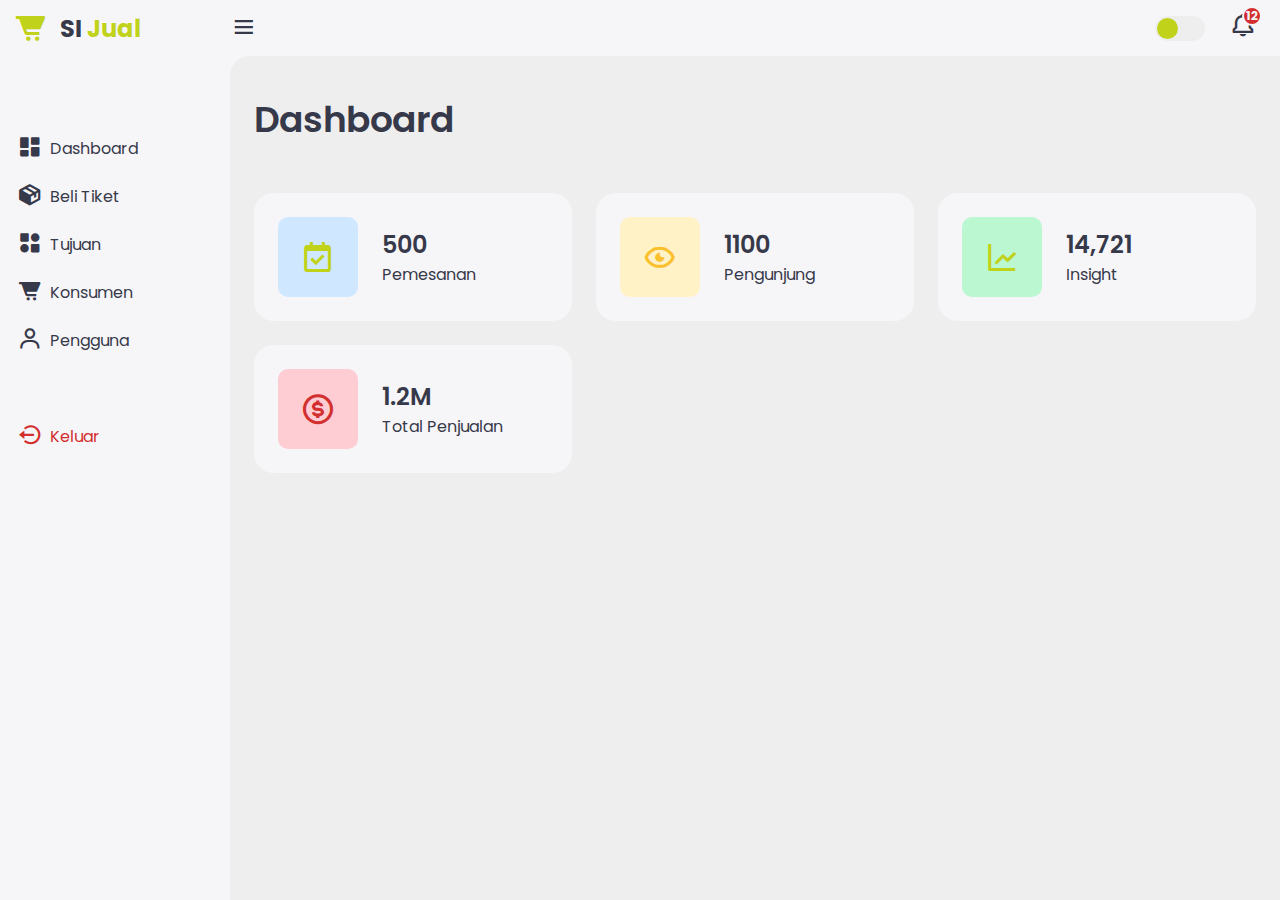
==== index.html @ 9b0b9c63 "Iqbal" ====
<!DOCTYPE html>
<html lang="id">

<head>
    <meta charset="UTF-8">
    <meta name="viewport" content="width=device-width, initial-scale=1.0">
    <meta name="description" content="Sistem Informasi Koperasi Unit Desa (KUD) menyediakan informasi tentang dashboard, tabungan, peminjaman, dan lain-lain.">
    <link href='https://unpkg.com/boxicons@2.1.4/css/boxicons.min.css' rel='stylesheet'>
    <link rel="stylesheet" href="style.css">
    <title>Sistem Informasi Travel</title>
</head>

<body>

    <!-- Sidebar -->
    <div class="sidebar">
        <a href="#" class="logo">
            <i class='bx bxs-cart-alt'></i>  
            <div class="logo-name"><span>SI </span>Jual</div>
        </a>
        <ul class="side-menu">
            <li><a href="index.html"><i class='bx bxs-dashboard'></i>Dashboard</a></li>
            <li><a href="belitiket.html"><i class='bx bxs-package'></i>Beli Tiket</a></li>
            <li><a href="tujuan.html"><i class='bx bxs-category-alt'></i>Tujuan</a></li>
            <li><a href="konsumen.html"><i class='bx bxs-cart-alt'></i>Konsumen</a></li>
            <li><a href="pengguna.html"><i class='bx bx-user'></i>Pengguna</a></li>
        </ul>
        <ul class="side-menu">
            <li>
                <a href="#" class="logout">
                    <i class='bx bx-log-out-circle'></i>
                    Keluar
                </a>
            </li>
        </ul>
    </div>
    <!-- End of Sidebar -->

    <!-- Main Content -->
    <div class="content">
        <!-- Navbar -->
        <nav>
            <i class='bx bx-menu'></i>
            <form action="#">
            </form>
            <input type="checkbox" id="theme-toggle" hidden>
            <label for="theme-toggle" class="theme-toggle"></label>
            <a href="#" class="notif">
                <i class='bx bx-bell'></i>
                <span class="count">12</span>
            </a>
        </nav>

        <!-- End of Navbar -->

        <main>
            <div class="header">
                <div class="left">
                    <h1>Dashboard</h1>
                </div>
            </div>

            <!-- Insights -->
            <ul class="insights">
                <li>
                    <i class='bx bx-calendar-check'></i>
                    <span class="info">
                        <h3>
                            500
                        </h3>
                        <p>Pemesanan</p>
                    </span>
                </li>
                <li><i class='bx bx-show-alt'></i>
                    <span class="info">
                        <h3>
                            1100
                        </h3>
                        <p>Pengunjung</p>
                    </span>
                </li>
                <li><i class='bx bx-line-chart'></i>
                    <span class="info">
                        <h3>
                            14,721
                        </h3>
                        <p>Insight</p>
                    </span>
                </li>
                <li><i class='bx bx-dollar-circle'></i>
                    <span class="info">
                        <h3>
                            1.2M
                        </h3>
                        <p>Total Penjualan</p>
                    </span>
                </li>
            </ul>
            <!-- End of Insights -->
            </div>

        </main>

    </div>

    <script src="index.js"></script>
</body>

</html>
---- style.css ----
@import url('https://fonts.googleapis.com/css2?family=Poppins:wght@300;400;500;600;700;800&display=swap');

:root {
    --light: #f6f6f9;
    --primary: #c0d219;
    --light-primary: #CFE8FF;
    --grey: #eee;
    --dark-grey: #AAAAAA;
    --dark: #363949;
    --danger: #D32F2F;
	--light-danger: #FECDD3;
    --warning: #FBC02D;
    --light-warning: #FFF2C6;
    --success: #c0d219;
    --light-success: #BBF7D0;
}

*{
    margin: 0;
    padding: 0;
    box-sizing: border-box;
    font-family: 'Poppins', sans-serif;
}

.bx{
    font-size: 1.7rem;
}

a{
    text-decoration: none;
}

li{
    list-style: none;
}

html{
    overflow-x: hidden;
}

body.dark{
    --light: #181a1e;
    --grey: #25252c;
    --dark: #fbfbfb
}

body{
    background: var(--grey);
    overflow-x: hidden;
}

.sidebar{
    position: fixed;
    top: 0;
    left: 0;
    background: var(--light);
    width: 230px;
    height: 100%;
    z-index: 2000;
    overflow-x: hidden;
    scrollbar-width: none;
    transition: all 0.3s ease;
}

.sidebar::-webkit-scrollbar{
    display: none;
}

.sidebar.close{
    width: 60px;
}

.sidebar .logo{
    font-size: 24px;
    font-weight: 700;
    height: 56px;
    display: flex;
    align-items: center;
    color: var(--primary);
    z-index: 500;
    padding-bottom: 20px;
    box-sizing: content-box;
}

.sidebar .logo .logo-name span{
    color: var(--dark);
}

.sidebar .logo .bx{
    min-width: 60px;
    display: flex;
    justify-content: center;
    font-size: 2.2rem;
}

.sidebar .side-menu{
    width: 100%;
    margin-top: 48px;
}

.sidebar .side-menu li{
    height: 48px;
    background: transparent;
    margin-left: 6px;
    border-radius: 48px 0 0 48px;
    padding: 4px;
}

.sidebar .side-menu li.active{
    background: var(--grey);
    position: relative;
}

.sidebar .side-menu li.active::before{
    content: "";
    position: absolute;
    width: 40px;
    height: 40px;
    border-radius: 50%;
    top: -40px;
    right: 0;
    box-shadow: 20px 20px 0 var(--grey);
    z-index: -1;
}

.sidebar .side-menu li.active::after{
    content: "";
    position: absolute;
    width: 40px;
    height: 40px;
    border-radius: 50%;
    bottom: -40px;
    right: 0;
    box-shadow: 20px -20px 0 var(--grey);
    z-index: -1;
}

.sidebar .side-menu li a{
    width: 100%;
    height: 100%;
    background: var(--light);
    display: flex;
    align-items: center;
    border-radius: 48px;
    font-size: 16px;
    color: var(--dark);
    white-space: nowrap;
    overflow-x: hidden;
    transition: all 0.3s ease;
}

.sidebar .side-menu li.active a{
    color: var(--success);
}

.sidebar.close .side-menu li a{
    width: calc(48px - (4px * 2));
    transition: all 0.3s ease;
}

.sidebar .side-menu li a .bx{
    min-width: calc(60px - ((4px + 6px) * 2));
    display: flex;
    font-size: 1.6rem;
    justify-content: center;
}

.sidebar .side-menu li a.logout{
    color: var(--danger);
}

.content{
    position: relative;
    width: calc(100% - 230px);
    left: 230px;
    transition: all 0.3s ease;
}

.sidebar.close~.content{
    width: calc(100% - 60px);
    left: 60px;
}

.content nav{
    height: 56px;
    background: var(--light);
    padding: 0 24px 0 0;
    display: flex;
    align-items: center;
    grid-gap: 24px;
    position: sticky;
    top: 0;
    left: 0;
    z-index: 1000;
}

.content nav::before{
    content: "";
    position: absolute;
    width: 40px;
    height: 40px;
    bottom: -40px;
    left: 0;
    border-radius: 50%;
    box-shadow: -20px -20px 0 var(--light);
}

.content nav a{
    color: var(--dark);
}

.content nav .bx.bx-menu{
    cursor: pointer;
    color: var(--dark);
}

.content nav form{
    max-width: 400px;
    width: 100%;
    margin-right: auto;
}

.content nav form .form-input{
    display: flex;
    align-items: center;
    height: 36px;
}

.content nav form .form-input input{
    flex-grow: 1;
    padding: 0 16px;
    height: 100%;
    border: none;
    background: var(--grey);
    border-radius: 36px 0 0 36px;
    outline: none;
    width: 100%;
    color: var(--dark);
}

.content nav form .form-input button{
    width: 80px;
    height: 100%;
    display: flex;
    justify-content: center;
    align-items: center;
    background: var(--primary);
    color: var(--light);
    font-size: 18px;
    border: none;
    outline: none;
    border-radius: 0 36px 36px 0;
    cursor: pointer;
}

.content nav .notif{
    font-size: 20px;
    position: relative;
}

.content nav .notif .count{
    position: absolute;
    top: -6px;
    right: -6px;
    width: 20px;
    height: 20px;
    background: var(--danger);
    border-radius: 50%;
    color: var(--light);
    border: 2px solid var(--light);
    font-weight: 700;
    font-size: 12px;
    display: flex;
    align-items: center;
    justify-content: center;
}

.content nav .profile img{
    width: 36px;
    height: 36px;
    object-fit: cover;
    border-radius: 50%;
}

.content nav .theme-toggle{
    display: block;
    min-width: 50px;
    height: 25px;
    background: var(--grey);
    cursor: pointer;
    position: relative;
    border-radius: 25px;
}

.content nav .theme-toggle::before{
    content: "";
    position: absolute;
    top: 2px;
    left: 2px;
    bottom: 2px;
    width: calc(25px - 4px);
    background: var(--primary);
    border-radius: 50%;
    transition: all 0.3s ease;
}

.content nav #theme-toggle:checked+.theme-toggle::before{
    left: calc(100% - (25px - 4px) - 2px);
}

.content main{
    width: 100%;
    padding: 36px 24px;
    max-height: calc(100vh - 56px);
}

.content main .header{
    display: flex;
    align-items: center;
    justify-content: space-between;
    grid-gap: 16px;
    flex-wrap: wrap;
}

.content main .header .left h1{
    font-size: 36px;
    font-weight: 600;
    margin-bottom: 10px;
    color: var(--dark);
}

.content main .header .left .breadcrumb{
    display: flex;
    align-items: center;
    grid-gap: 16px;
}

.content main .header .left .breadcrumb li{
    color: var(--dark);
}

.content main .header .left .breadcrumb li a{
    color: var(--dark-grey);
    pointer-events: none;
}

.content main .header .left .breadcrumb li a.active{
    color: var(--primary);
    pointer-events: none;
}

.content main .header .report{
    height: 36px;
    padding: 0 16px;
    border-radius: 36px;
    background: var(--primary);
    color: var(--light);
    display: flex;
    align-items: center;
    justify-content: center;
    grid-gap: 10px;
    font-weight: 500;
}

.content main .insights{
    display: grid;
    grid-template-columns: repeat(auto-fit, minmax(240px, 1fr));
    grid-gap: 24px;
    margin-top: 36px;
}

.content main .insights li{
    padding: 24px;
    background: var(--light);
    border-radius: 20px;
    display: flex;
    align-items: center;
    grid-gap: 24px;
    cursor: pointer;
}

.content main .insights li .bx{
    width: 80px;
    height: 80px;
    border-radius: 10px;
    font-size: 36px;
    display: flex;
    align-items: center;
    justify-content: center;
}

.content main .insights li:nth-child(1) .bx{
    background: var(--light-primary);
    color: var(--primary);
}

.content main .insights li:nth-child(2) .bx{
    background: var(--light-warning);
    color: var(--warning);
}

.content main .insights li:nth-child(3) .bx{
    background: var(--light-success);
    color: var(--success);
}

.content main .insights li:nth-child(4) .bx{
    background: var(--light-danger);
    color: var(--danger);
}

.content main .insights li .info h3{
    font-size: 24px;
    font-weight: 600;
    color: var(--dark);
}

.content main .insights li .info p{
    color: var(--dark);
}

.content main .bottom-data{
    display: flex;
    flex-wrap: wrap;
    grid-gap: 24px;
    margin-top: 24px;
    width: 100%;
    color: var(--dark);
}

.content main .bottom-data>div{
    border-radius: 20px;
    background: var(--light);
    padding: 24px;
    overflow-x: auto;
}

.content main .bottom-data .header{
    display: flex;
    align-items: center;
    grid-gap: 16px;
    margin-bottom: 24px;
}

.content main .bottom-data .header h3{
    margin-right: auto;
    font-size: 24px;
    font-weight: 600;
}

.content main .bottom-data .header .bx{
    cursor: pointer;
}

.content main .bottom-data .orders{
    flex-grow: 1;
    flex-basis: 500px;
}

.content main .bottom-data .orders table{
    width: 100%;
    border-collapse: collapse;
}

.content main .bottom-data .orders table th{
    padding-bottom: 12px;
    font-size: 13px;
    text-align: left;
    border-bottom: 1px solid var(--grey);
}

.content main .bottom-data .orders table td{
    padding: 16px 0;
}

.content main .bottom-data .orders table tr td:first-child{
    display: flex;
    align-items: center;
    grid-gap: 12px;
    padding-left: 6px;
}

.content main .bottom-data .orders table td img{
    width: 36px;
    height: 36px;
    border-radius: 50%;
    object-fit: cover;
}

.content main .bottom-data .orders table tbody tr{
    cursor: pointer;
    transition: all 0.3s ease;
}

.content main .bottom-data .orders table tbody tr:hover{
    background: var(--grey);
}

.content main .bottom-data .orders table tr td .status{
    font-size: 10px;
    padding: 6px 16px;
    color: var(--light);
    border-radius: 20px;
    font-weight: 700;
}

.content main .bottom-data .orders table tr td .status.completed{
    background: var(--success);
}

.content main .bottom-data .orders table tr td .status.process{
    background: var(--primary);
}

.content main .bottom-data .orders table tr td .status.pending{
    background: var(--warning);
}

.content main .bottom-data .reminders{
    flex-grow: 1;
    flex-basis: 300px;
}

.content main .bottom-data .reminders .task-list{
    width: 100%;
}

.content main .bottom-data .reminders .task-list li{
    width: 100%;
    margin-bottom: 16px;
    background: var(--grey);
    padding: 14px 10px;
    border-radius: 10px;
    display: flex;
    align-items: center;
    justify-content: space-between;
}

.content main .bottom-data .reminders .task-list li .task-title{
    display: flex;
    align-items: center;
}

.content main .bottom-data .reminders .task-list li .task-title p{
    margin-left: 6px;
}

.content main .bottom-data .reminders .task-list li .bx{
  cursor: pointer;  
}

.content main .bottom-data .reminders .task-list li.completed{
    border-left: 10px solid var(--success);
}

.content main .bottom-data .reminders .task-list li.not-completed{
    border-left: 10px solid var(--danger);
}

.content main .bottom-data .reminders .task-list li:last-child{
   margin-bottom: 0;
}

@media screen and (max-width: 768px) {
    .sidebar{
        width: 200px;
    }

    .content{
        width: calc(100% - 60px);
        left: 200px;
    }

}

@media screen and (max-width: 576px) {
    
    .content nav form .form-input input{
        display: none;
    }

    .content nav form .form-input button{
        width: auto;
        height: auto;
        background: transparent;
        color: var(--dark);
        border-radius: none;
    }

    .content nav form.show .form-input input{
        display: block;
        width: 100%;
    }

    .content nav form.show .form-input button{
        width: 36px;
        height: 100%;
        color: var(--light);
        background: var(--danger);
        border-radius: 0 36px 36px 0;
    }

    .content nav form.show~.notif, .content nav form.show~.profile{
        display: none;
    }

    .content main .insights {
        grid-template-columns: 1fr;
    }

    .content main .bottom-data .header{
        min-width: 340px;
    }

    .content main .bottom-data .orders table{
        min-width: 340px;
    }

    .content main .bottom-data .reminders .task-list{
        min-width: 340px;
    }

}
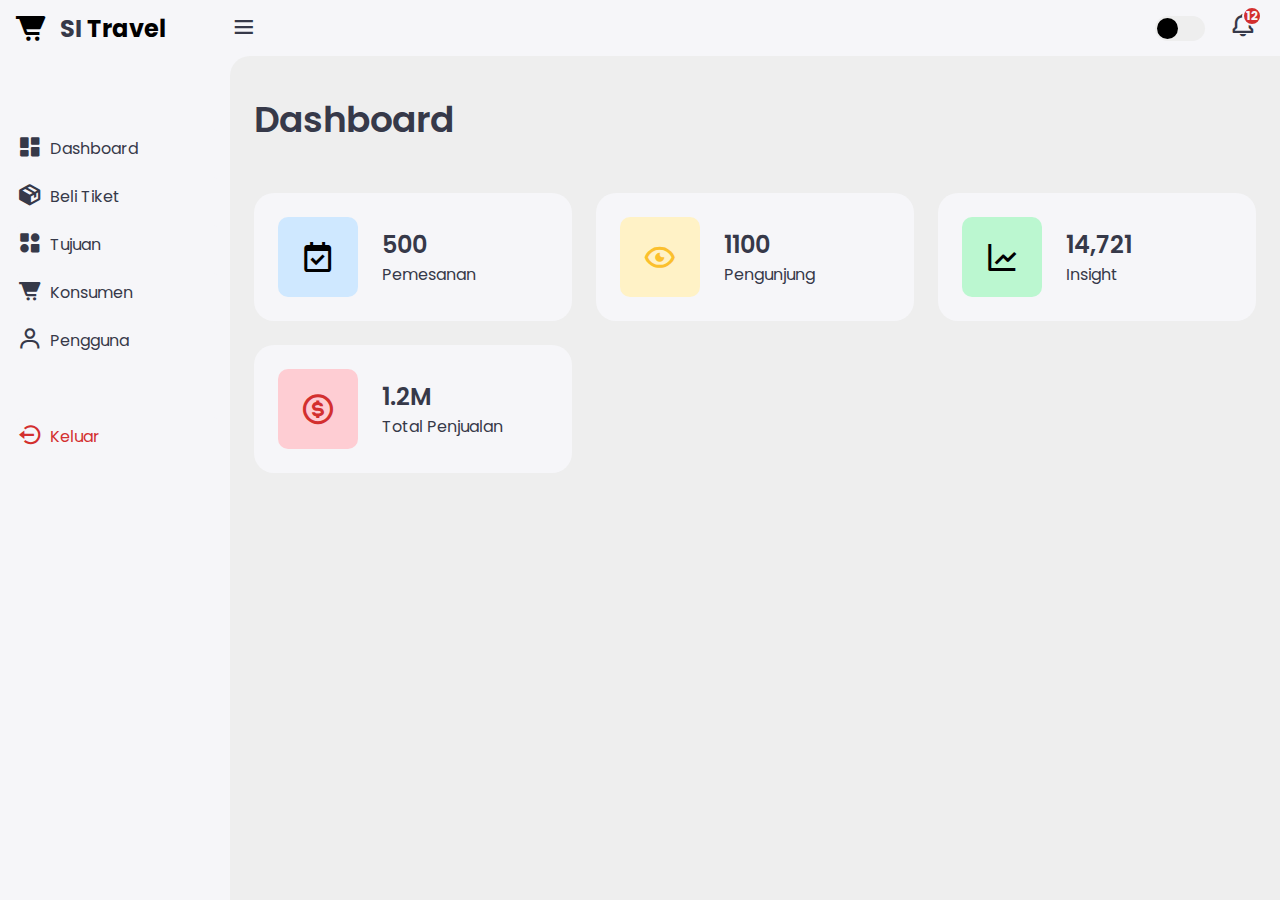
==== commit 2be38de0: "iqbal1" ====
--- a/index.html
+++ b/index.html
@@ -16,7 +16,7 @@
     <div class="sidebar">
         <a href="#" class="logo">
             <i class='bx bxs-cart-alt'></i>  
-            <div class="logo-name"><span>SI </span>Jual</div>
+            <div class="logo-name"><span>SI </span>Travel</div>
         </a>
         <ul class="side-menu">
             <li><a href="index.html"><i class='bx bxs-dashboard'></i>Dashboard</a></li>
--- a/style.css
+++ b/style.css
@@ -1,623 +1,621 @@
-@import url('https://fonts.googleapis.com/css2?family=Poppins:wght@300;400;500;600;700;800&display=swap');
+@import url("https://fonts.googleapis.com/css2?family=Poppins:wght@300;400;500;600;700;800&display=swap");
 
 :root {
-    --light: #f6f6f9;
-    --primary: #c0d219;
-    --light-primary: #CFE8FF;
-    --grey: #eee;
-    --dark-grey: #AAAAAA;
-    --dark: #363949;
-    --danger: #D32F2F;
-	--light-danger: #FECDD3;
-    --warning: #FBC02D;
-    --light-warning: #FFF2C6;
-    --success: #c0d219;
-    --light-success: #BBF7D0;
-}
-
-*{
-    margin: 0;
-    padding: 0;
-    box-sizing: border-box;
-    font-family: 'Poppins', sans-serif;
-}
-
-.bx{
-    font-size: 1.7rem;
-}
-
-a{
-    text-decoration: none;
-}
-
-li{
-    list-style: none;
-}
-
-html{
-    overflow-x: hidden;
-}
-
-body.dark{
-    --light: #181a1e;
-    --grey: #25252c;
-    --dark: #fbfbfb
-}
-
-body{
-    background: var(--grey);
-    overflow-x: hidden;
-}
-
-.sidebar{
-    position: fixed;
-    top: 0;
-    left: 0;
-    background: var(--light);
-    width: 230px;
+  --light: #f6f6f9;
+  --primary: #000000;
+  --light-primary: #cfe8ff;
+  --grey: #eee;
+  --dark-grey: #aaaaaa;
+  --dark: #363949;
+  --danger: #d32f2f;
+  --light-danger: #fecdd3;
+  --warning: #fbc02d;
+  --light-warning: #fff2c6;
+  --success: #000000;
+  --light-success: #bbf7d0;
+}
+
+* {
+  margin: 0;
+  padding: 0;
+  box-sizing: border-box;
+  font-family: "Poppins", sans-serif;
+}
+
+.bx {
+  font-size: 1.7rem;
+}
+
+a {
+  text-decoration: none;
+}
+
+li {
+  list-style: none;
+}
+
+html {
+  overflow-x: hidden;
+}
+
+body.dark {
+  --light: #181a1e;
+  --grey: #25252c;
+  --dark: #fbfbfb;
+}
+
+body {
+  background: var(--grey);
+  overflow-x: hidden;
+}
+
+.sidebar {
+  position: fixed;
+  top: 0;
+  left: 0;
+  background: var(--light);
+  width: 230px;
+  height: 100%;
+  z-index: 2000;
+  overflow-x: hidden;
+  scrollbar-width: none;
+  transition: all 0.3s ease;
+}
+
+.sidebar::-webkit-scrollbar {
+  display: none;
+}
+
+.sidebar.close {
+  width: 60px;
+}
+
+.sidebar .logo {
+  font-size: 24px;
+  font-weight: 700;
+  height: 56px;
+  display: flex;
+  align-items: center;
+  color: var(--primary);
+  z-index: 500;
+  padding-bottom: 20px;
+  box-sizing: content-box;
+}
+
+.sidebar .logo .logo-name span {
+  color: var(--dark);
+}
+
+.sidebar .logo .bx {
+  min-width: 60px;
+  display: flex;
+  justify-content: center;
+  font-size: 2.2rem;
+}
+
+.sidebar .side-menu {
+  width: 100%;
+  margin-top: 48px;
+}
+
+.sidebar .side-menu li {
+  height: 48px;
+  background: transparent;
+  margin-left: 6px;
+  border-radius: 48px 0 0 48px;
+  padding: 4px;
+}
+
+.sidebar .side-menu li.active {
+  background: var(--grey);
+  position: relative;
+}
+
+.sidebar .side-menu li.active::before {
+  content: "";
+  position: absolute;
+  width: 40px;
+  height: 40px;
+  border-radius: 50%;
+  top: -40px;
+  right: 0;
+  box-shadow: 20px 20px 0 var(--grey);
+  z-index: -1;
+}
+
+.sidebar .side-menu li.active::after {
+  content: "";
+  position: absolute;
+  width: 40px;
+  height: 40px;
+  border-radius: 50%;
+  bottom: -40px;
+  right: 0;
+  box-shadow: 20px -20px 0 var(--grey);
+  z-index: -1;
+}
+
+.sidebar .side-menu li a {
+  width: 100%;
+  height: 100%;
+  background: var(--light);
+  display: flex;
+  align-items: center;
+  border-radius: 48px;
+  font-size: 16px;
+  color: var(--dark);
+  white-space: nowrap;
+  overflow-x: hidden;
+  transition: all 0.3s ease;
+}
+
+.sidebar .side-menu li.active a {
+  color: var(--success);
+}
+
+.sidebar.close .side-menu li a {
+  width: calc(48px - (4px * 2));
+  transition: all 0.3s ease;
+}
+
+.sidebar .side-menu li a .bx {
+  min-width: calc(60px - ((4px + 6px) * 2));
+  display: flex;
+  font-size: 1.6rem;
+  justify-content: center;
+}
+
+.sidebar .side-menu li a.logout {
+  color: var(--danger);
+}
+
+.content {
+  position: relative;
+  width: calc(100% - 230px);
+  left: 230px;
+  transition: all 0.3s ease;
+}
+
+.sidebar.close ~ .content {
+  width: calc(100% - 60px);
+  left: 60px;
+}
+
+.content nav {
+  height: 56px;
+  background: var(--light);
+  padding: 0 24px 0 0;
+  display: flex;
+  align-items: center;
+  grid-gap: 24px;
+  position: sticky;
+  top: 0;
+  left: 0;
+  z-index: 1000;
+}
+
+.content nav::before {
+  content: "";
+  position: absolute;
+  width: 40px;
+  height: 40px;
+  bottom: -40px;
+  left: 0;
+  border-radius: 50%;
+  box-shadow: -20px -20px 0 var(--light);
+}
+
+.content nav a {
+  color: var(--dark);
+}
+
+.content nav .bx.bx-menu {
+  cursor: pointer;
+  color: var(--dark);
+}
+
+.content nav form {
+  max-width: 400px;
+  width: 100%;
+  margin-right: auto;
+}
+
+.content nav form .form-input {
+  display: flex;
+  align-items: center;
+  height: 36px;
+}
+
+.content nav form .form-input input {
+  flex-grow: 1;
+  padding: 0 16px;
+  height: 100%;
+  border: none;
+  background: var(--grey);
+  border-radius: 36px 0 0 36px;
+  outline: none;
+  width: 100%;
+  color: var(--dark);
+}
+
+.content nav form .form-input button {
+  width: 80px;
+  height: 100%;
+  display: flex;
+  justify-content: center;
+  align-items: center;
+  background: var(--primary);
+  color: var(--light);
+  font-size: 18px;
+  border: none;
+  outline: none;
+  border-radius: 0 36px 36px 0;
+  cursor: pointer;
+}
+
+.content nav .notif {
+  font-size: 20px;
+  position: relative;
+}
+
+.content nav .notif .count {
+  position: absolute;
+  top: -6px;
+  right: -6px;
+  width: 20px;
+  height: 20px;
+  background: var(--danger);
+  border-radius: 50%;
+  color: var(--light);
+  border: 2px solid var(--light);
+  font-weight: 700;
+  font-size: 12px;
+  display: flex;
+  align-items: center;
+  justify-content: center;
+}
+
+.content nav .profile img {
+  width: 36px;
+  height: 36px;
+  object-fit: cover;
+  border-radius: 50%;
+}
+
+.content nav .theme-toggle {
+  display: block;
+  min-width: 50px;
+  height: 25px;
+  background: var(--grey);
+  cursor: pointer;
+  position: relative;
+  border-radius: 25px;
+}
+
+.content nav .theme-toggle::before {
+  content: "";
+  position: absolute;
+  top: 2px;
+  left: 2px;
+  bottom: 2px;
+  width: calc(25px - 4px);
+  background: var(--primary);
+  border-radius: 50%;
+  transition: all 0.3s ease;
+}
+
+.content nav #theme-toggle:checked + .theme-toggle::before {
+  left: calc(100% - (25px - 4px) - 2px);
+}
+
+.content main {
+  width: 100%;
+  padding: 36px 24px;
+  max-height: calc(100vh - 56px);
+}
+
+.content main .header {
+  display: flex;
+  align-items: center;
+  justify-content: space-between;
+  grid-gap: 16px;
+  flex-wrap: wrap;
+}
+
+.content main .header .left h1 {
+  font-size: 36px;
+  font-weight: 600;
+  margin-bottom: 10px;
+  color: var(--dark);
+}
+
+.content main .header .left .breadcrumb {
+  display: flex;
+  align-items: center;
+  grid-gap: 16px;
+}
+
+.content main .header .left .breadcrumb li {
+  color: var(--dark);
+}
+
+.content main .header .left .breadcrumb li a {
+  color: var(--dark-grey);
+  pointer-events: none;
+}
+
+.content main .header .left .breadcrumb li a.active {
+  color: var(--primary);
+  pointer-events: none;
+}
+
+.content main .header .report {
+  height: 36px;
+  padding: 0 16px;
+  border-radius: 36px;
+  background: var(--primary);
+  color: var(--light);
+  display: flex;
+  align-items: center;
+  justify-content: center;
+  grid-gap: 10px;
+  font-weight: 500;
+}
+
+.content main .insights {
+  display: grid;
+  grid-template-columns: repeat(auto-fit, minmax(240px, 1fr));
+  grid-gap: 24px;
+  margin-top: 36px;
+}
+
+.content main .insights li {
+  padding: 24px;
+  background: var(--light);
+  border-radius: 20px;
+  display: flex;
+  align-items: center;
+  grid-gap: 24px;
+  cursor: pointer;
+}
+
+.content main .insights li .bx {
+  width: 80px;
+  height: 80px;
+  border-radius: 10px;
+  font-size: 36px;
+  display: flex;
+  align-items: center;
+  justify-content: center;
+}
+
+.content main .insights li:nth-child(1) .bx {
+  background: var(--light-primary);
+  color: var(--primary);
+}
+
+.content main .insights li:nth-child(2) .bx {
+  background: var(--light-warning);
+  color: var(--warning);
+}
+
+.content main .insights li:nth-child(3) .bx {
+  background: var(--light-success);
+  color: var(--success);
+}
+
+.content main .insights li:nth-child(4) .bx {
+  background: var(--light-danger);
+  color: var(--danger);
+}
+
+.content main .insights li .info h3 {
+  font-size: 24px;
+  font-weight: 600;
+  color: var(--dark);
+}
+
+.content main .insights li .info p {
+  color: var(--dark);
+}
+
+.content main .bottom-data {
+  display: flex;
+  flex-wrap: wrap;
+  grid-gap: 24px;
+  margin-top: 24px;
+  width: 100%;
+  color: var(--dark);
+}
+
+.content main .bottom-data > div {
+  border-radius: 20px;
+  background: var(--light);
+  padding: 24px;
+  overflow-x: auto;
+}
+
+.content main .bottom-data .header {
+  display: flex;
+  align-items: center;
+  grid-gap: 16px;
+  margin-bottom: 24px;
+}
+
+.content main .bottom-data .header h3 {
+  margin-right: auto;
+  font-size: 24px;
+  font-weight: 600;
+}
+
+.content main .bottom-data .header .bx {
+  cursor: pointer;
+}
+
+.content main .bottom-data .orders {
+  flex-grow: 1;
+  flex-basis: 500px;
+}
+
+.content main .bottom-data .orders table {
+  width: 100%;
+  border-collapse: collapse;
+}
+
+.content main .bottom-data .orders table th {
+  padding-bottom: 12px;
+  font-size: 13px;
+  text-align: left;
+  border-bottom: 1px solid var(--grey);
+}
+
+.content main .bottom-data .orders table td {
+  padding: 16px 0;
+}
+
+.content main .bottom-data .orders table tr td:first-child {
+  display: flex;
+  align-items: center;
+  grid-gap: 12px;
+  padding-left: 6px;
+}
+
+.content main .bottom-data .orders table td img {
+  width: 36px;
+  height: 36px;
+  border-radius: 50%;
+  object-fit: cover;
+}
+
+.content main .bottom-data .orders table tbody tr {
+  cursor: pointer;
+  transition: all 0.3s ease;
+}
+
+.content main .bottom-data .orders table tbody tr:hover {
+  background: var(--grey);
+}
+
+.content main .bottom-data .orders table tr td .status {
+  font-size: 10px;
+  padding: 6px 16px;
+  color: var(--light);
+  border-radius: 20px;
+  font-weight: 700;
+}
+
+.content main .bottom-data .orders table tr td .status.completed {
+  background: var(--success);
+}
+
+.content main .bottom-data .orders table tr td .status.process {
+  background: var(--primary);
+}
+
+.content main .bottom-data .orders table tr td .status.pending {
+  background: var(--warning);
+}
+
+.content main .bottom-data .reminders {
+  flex-grow: 1;
+  flex-basis: 300px;
+}
+
+.content main .bottom-data .reminders .task-list {
+  width: 100%;
+}
+
+.content main .bottom-data .reminders .task-list li {
+  width: 100%;
+  margin-bottom: 16px;
+  background: var(--grey);
+  padding: 14px 10px;
+  border-radius: 10px;
+  display: flex;
+  align-items: center;
+  justify-content: space-between;
+}
+
+.content main .bottom-data .reminders .task-list li .task-title {
+  display: flex;
+  align-items: center;
+}
+
+.content main .bottom-data .reminders .task-list li .task-title p {
+  margin-left: 6px;
+}
+
+.content main .bottom-data .reminders .task-list li .bx {
+  cursor: pointer;
+}
+
+.content main .bottom-data .reminders .task-list li.completed {
+  border-left: 10px solid var(--success);
+}
+
+.content main .bottom-data .reminders .task-list li.not-completed {
+  border-left: 10px solid var(--danger);
+}
+
+.content main .bottom-data .reminders .task-list li:last-child {
+  margin-bottom: 0;
+}
+
+@media screen and (max-width: 768px) {
+  .sidebar {
+    width: 200px;
+  }
+
+  .content {
+    width: calc(100% - 60px);
+    left: 200px;
+  }
+}
+
+@media screen and (max-width: 576px) {
+  .content nav form .form-input input {
+    display: none;
+  }
+
+  .content nav form .form-input button {
+    width: auto;
+    height: auto;
+    background: transparent;
+    color: var(--dark);
+    border-radius: none;
+  }
+
+  .content nav form.show .form-input input {
+    display: block;
+    width: 100%;
+  }
+
+  .content nav form.show .form-input button {
+    width: 36px;
     height: 100%;
-    z-index: 2000;
-    overflow-x: hidden;
-    scrollbar-width: none;
-    transition: all 0.3s ease;
-}
-
-.sidebar::-webkit-scrollbar{
+    color: var(--light);
+    background: var(--danger);
+    border-radius: 0 36px 36px 0;
+  }
+
+  .content nav form.show ~ .notif,
+  .content nav form.show ~ .profile {
     display: none;
-}
-
-.sidebar.close{
-    width: 60px;
-}
-
-.sidebar .logo{
-    font-size: 24px;
-    font-weight: 700;
-    height: 56px;
-    display: flex;
-    align-items: center;
-    color: var(--primary);
-    z-index: 500;
-    padding-bottom: 20px;
-    box-sizing: content-box;
-}
-
-.sidebar .logo .logo-name span{
-    color: var(--dark);
-}
-
-.sidebar .logo .bx{
-    min-width: 60px;
-    display: flex;
-    justify-content: center;
-    font-size: 2.2rem;
-}
-
-.sidebar .side-menu{
-    width: 100%;
-    margin-top: 48px;
-}
-
-.sidebar .side-menu li{
-    height: 48px;
-    background: transparent;
-    margin-left: 6px;
-    border-radius: 48px 0 0 48px;
-    padding: 4px;
-}
-
-.sidebar .side-menu li.active{
-    background: var(--grey);
-    position: relative;
-}
-
-.sidebar .side-menu li.active::before{
-    content: "";
-    position: absolute;
-    width: 40px;
-    height: 40px;
-    border-radius: 50%;
-    top: -40px;
-    right: 0;
-    box-shadow: 20px 20px 0 var(--grey);
-    z-index: -1;
-}
-
-.sidebar .side-menu li.active::after{
-    content: "";
-    position: absolute;
-    width: 40px;
-    height: 40px;
-    border-radius: 50%;
-    bottom: -40px;
-    right: 0;
-    box-shadow: 20px -20px 0 var(--grey);
-    z-index: -1;
-}
-
-.sidebar .side-menu li a{
-    width: 100%;
-    height: 100%;
-    background: var(--light);
-    display: flex;
-    align-items: center;
-    border-radius: 48px;
-    font-size: 16px;
-    color: var(--dark);
-    white-space: nowrap;
-    overflow-x: hidden;
-    transition: all 0.3s ease;
-}
-
-.sidebar .side-menu li.active a{
-    color: var(--success);
-}
-
-.sidebar.close .side-menu li a{
-    width: calc(48px - (4px * 2));
-    transition: all 0.3s ease;
-}
-
-.sidebar .side-menu li a .bx{
-    min-width: calc(60px - ((4px + 6px) * 2));
-    display: flex;
-    font-size: 1.6rem;
-    justify-content: center;
-}
-
-.sidebar .side-menu li a.logout{
-    color: var(--danger);
-}
-
-.content{
-    position: relative;
-    width: calc(100% - 230px);
-    left: 230px;
-    transition: all 0.3s ease;
-}
-
-.sidebar.close~.content{
-    width: calc(100% - 60px);
-    left: 60px;
-}
-
-.content nav{
-    height: 56px;
-    background: var(--light);
-    padding: 0 24px 0 0;
-    display: flex;
-    align-items: center;
-    grid-gap: 24px;
-    position: sticky;
-    top: 0;
-    left: 0;
-    z-index: 1000;
-}
-
-.content nav::before{
-    content: "";
-    position: absolute;
-    width: 40px;
-    height: 40px;
-    bottom: -40px;
-    left: 0;
-    border-radius: 50%;
-    box-shadow: -20px -20px 0 var(--light);
-}
-
-.content nav a{
-    color: var(--dark);
-}
-
-.content nav .bx.bx-menu{
-    cursor: pointer;
-    color: var(--dark);
-}
-
-.content nav form{
-    max-width: 400px;
-    width: 100%;
-    margin-right: auto;
-}
-
-.content nav form .form-input{
-    display: flex;
-    align-items: center;
-    height: 36px;
-}
-
-.content nav form .form-input input{
-    flex-grow: 1;
-    padding: 0 16px;
-    height: 100%;
-    border: none;
-    background: var(--grey);
-    border-radius: 36px 0 0 36px;
-    outline: none;
-    width: 100%;
-    color: var(--dark);
-}
-
-.content nav form .form-input button{
-    width: 80px;
-    height: 100%;
-    display: flex;
-    justify-content: center;
-    align-items: center;
-    background: var(--primary);
-    color: var(--light);
-    font-size: 18px;
-    border: none;
-    outline: none;
-    border-radius: 0 36px 36px 0;
-    cursor: pointer;
-}
-
-.content nav .notif{
-    font-size: 20px;
-    position: relative;
-}
-
-.content nav .notif .count{
-    position: absolute;
-    top: -6px;
-    right: -6px;
-    width: 20px;
-    height: 20px;
-    background: var(--danger);
-    border-radius: 50%;
-    color: var(--light);
-    border: 2px solid var(--light);
-    font-weight: 700;
-    font-size: 12px;
-    display: flex;
-    align-items: center;
-    justify-content: center;
-}
-
-.content nav .profile img{
-    width: 36px;
-    height: 36px;
-    object-fit: cover;
-    border-radius: 50%;
-}
-
-.content nav .theme-toggle{
-    display: block;
-    min-width: 50px;
-    height: 25px;
-    background: var(--grey);
-    cursor: pointer;
-    position: relative;
-    border-radius: 25px;
-}
-
-.content nav .theme-toggle::before{
-    content: "";
-    position: absolute;
-    top: 2px;
-    left: 2px;
-    bottom: 2px;
-    width: calc(25px - 4px);
-    background: var(--primary);
-    border-radius: 50%;
-    transition: all 0.3s ease;
-}
-
-.content nav #theme-toggle:checked+.theme-toggle::before{
-    left: calc(100% - (25px - 4px) - 2px);
-}
-
-.content main{
-    width: 100%;
-    padding: 36px 24px;
-    max-height: calc(100vh - 56px);
-}
-
-.content main .header{
-    display: flex;
-    align-items: center;
-    justify-content: space-between;
-    grid-gap: 16px;
-    flex-wrap: wrap;
-}
-
-.content main .header .left h1{
-    font-size: 36px;
-    font-weight: 600;
-    margin-bottom: 10px;
-    color: var(--dark);
-}
-
-.content main .header .left .breadcrumb{
-    display: flex;
-    align-items: center;
-    grid-gap: 16px;
-}
-
-.content main .header .left .breadcrumb li{
-    color: var(--dark);
-}
-
-.content main .header .left .breadcrumb li a{
-    color: var(--dark-grey);
-    pointer-events: none;
-}
-
-.content main .header .left .breadcrumb li a.active{
-    color: var(--primary);
-    pointer-events: none;
-}
-
-.content main .header .report{
-    height: 36px;
-    padding: 0 16px;
-    border-radius: 36px;
-    background: var(--primary);
-    color: var(--light);
-    display: flex;
-    align-items: center;
-    justify-content: center;
-    grid-gap: 10px;
-    font-weight: 500;
-}
-
-.content main .insights{
-    display: grid;
-    grid-template-columns: repeat(auto-fit, minmax(240px, 1fr));
-    grid-gap: 24px;
-    margin-top: 36px;
-}
-
-.content main .insights li{
-    padding: 24px;
-    background: var(--light);
-    border-radius: 20px;
-    display: flex;
-    align-items: center;
-    grid-gap: 24px;
-    cursor: pointer;
-}
-
-.content main .insights li .bx{
-    width: 80px;
-    height: 80px;
-    border-radius: 10px;
-    font-size: 36px;
-    display: flex;
-    align-items: center;
-    justify-content: center;
-}
-
-.content main .insights li:nth-child(1) .bx{
-    background: var(--light-primary);
-    color: var(--primary);
-}
-
-.content main .insights li:nth-child(2) .bx{
-    background: var(--light-warning);
-    color: var(--warning);
-}
-
-.content main .insights li:nth-child(3) .bx{
-    background: var(--light-success);
-    color: var(--success);
-}
-
-.content main .insights li:nth-child(4) .bx{
-    background: var(--light-danger);
-    color: var(--danger);
-}
-
-.content main .insights li .info h3{
-    font-size: 24px;
-    font-weight: 600;
-    color: var(--dark);
-}
-
-.content main .insights li .info p{
-    color: var(--dark);
-}
-
-.content main .bottom-data{
-    display: flex;
-    flex-wrap: wrap;
-    grid-gap: 24px;
-    margin-top: 24px;
-    width: 100%;
-    color: var(--dark);
-}
-
-.content main .bottom-data>div{
-    border-radius: 20px;
-    background: var(--light);
-    padding: 24px;
-    overflow-x: auto;
-}
-
-.content main .bottom-data .header{
-    display: flex;
-    align-items: center;
-    grid-gap: 16px;
-    margin-bottom: 24px;
-}
-
-.content main .bottom-data .header h3{
-    margin-right: auto;
-    font-size: 24px;
-    font-weight: 600;
-}
-
-.content main .bottom-data .header .bx{
-    cursor: pointer;
-}
-
-.content main .bottom-data .orders{
-    flex-grow: 1;
-    flex-basis: 500px;
-}
-
-.content main .bottom-data .orders table{
-    width: 100%;
-    border-collapse: collapse;
-}
-
-.content main .bottom-data .orders table th{
-    padding-bottom: 12px;
-    font-size: 13px;
-    text-align: left;
-    border-bottom: 1px solid var(--grey);
-}
-
-.content main .bottom-data .orders table td{
-    padding: 16px 0;
-}
-
-.content main .bottom-data .orders table tr td:first-child{
-    display: flex;
-    align-items: center;
-    grid-gap: 12px;
-    padding-left: 6px;
-}
-
-.content main .bottom-data .orders table td img{
-    width: 36px;
-    height: 36px;
-    border-radius: 50%;
-    object-fit: cover;
-}
-
-.content main .bottom-data .orders table tbody tr{
-    cursor: pointer;
-    transition: all 0.3s ease;
-}
-
-.content main .bottom-data .orders table tbody tr:hover{
-    background: var(--grey);
-}
-
-.content main .bottom-data .orders table tr td .status{
-    font-size: 10px;
-    padding: 6px 16px;
-    color: var(--light);
-    border-radius: 20px;
-    font-weight: 700;
-}
-
-.content main .bottom-data .orders table tr td .status.completed{
-    background: var(--success);
-}
-
-.content main .bottom-data .orders table tr td .status.process{
-    background: var(--primary);
-}
-
-.content main .bottom-data .orders table tr td .status.pending{
-    background: var(--warning);
-}
-
-.content main .bottom-data .reminders{
-    flex-grow: 1;
-    flex-basis: 300px;
-}
-
-.content main .bottom-data .reminders .task-list{
-    width: 100%;
-}
-
-.content main .bottom-data .reminders .task-list li{
-    width: 100%;
-    margin-bottom: 16px;
-    background: var(--grey);
-    padding: 14px 10px;
-    border-radius: 10px;
-    display: flex;
-    align-items: center;
-    justify-content: space-between;
-}
-
-.content main .bottom-data .reminders .task-list li .task-title{
-    display: flex;
-    align-items: center;
-}
-
-.content main .bottom-data .reminders .task-list li .task-title p{
-    margin-left: 6px;
-}
-
-.content main .bottom-data .reminders .task-list li .bx{
-  cursor: pointer;  
-}
-
-.content main .bottom-data .reminders .task-list li.completed{
-    border-left: 10px solid var(--success);
-}
-
-.content main .bottom-data .reminders .task-list li.not-completed{
-    border-left: 10px solid var(--danger);
-}
-
-.content main .bottom-data .reminders .task-list li:last-child{
-   margin-bottom: 0;
-}
-
-@media screen and (max-width: 768px) {
-    .sidebar{
-        width: 200px;
-    }
-
-    .content{
-        width: calc(100% - 60px);
-        left: 200px;
-    }
-
-}
-
-@media screen and (max-width: 576px) {
-    
-    .content nav form .form-input input{
-        display: none;
-    }
-
-    .content nav form .form-input button{
-        width: auto;
-        height: auto;
-        background: transparent;
-        color: var(--dark);
-        border-radius: none;
-    }
-
-    .content nav form.show .form-input input{
-        display: block;
-        width: 100%;
-    }
-
-    .content nav form.show .form-input button{
-        width: 36px;
-        height: 100%;
-        color: var(--light);
-        background: var(--danger);
-        border-radius: 0 36px 36px 0;
-    }
-
-    .content nav form.show~.notif, .content nav form.show~.profile{
-        display: none;
-    }
-
-    .content main .insights {
-        grid-template-columns: 1fr;
-    }
-
-    .content main .bottom-data .header{
-        min-width: 340px;
-    }
-
-    .content main .bottom-data .orders table{
-        min-width: 340px;
-    }
-
-    .content main .bottom-data .reminders .task-list{
-        min-width: 340px;
-    }
-
-}+  }
+
+  .content main .insights {
+    grid-template-columns: 1fr;
+  }
+
+  .content main .bottom-data .header {
+    min-width: 340px;
+  }
+
+  .content main .bottom-data .orders table {
+    min-width: 340px;
+  }
+
+  .content main .bottom-data .reminders .task-list {
+    min-width: 340px;
+  }
+}
